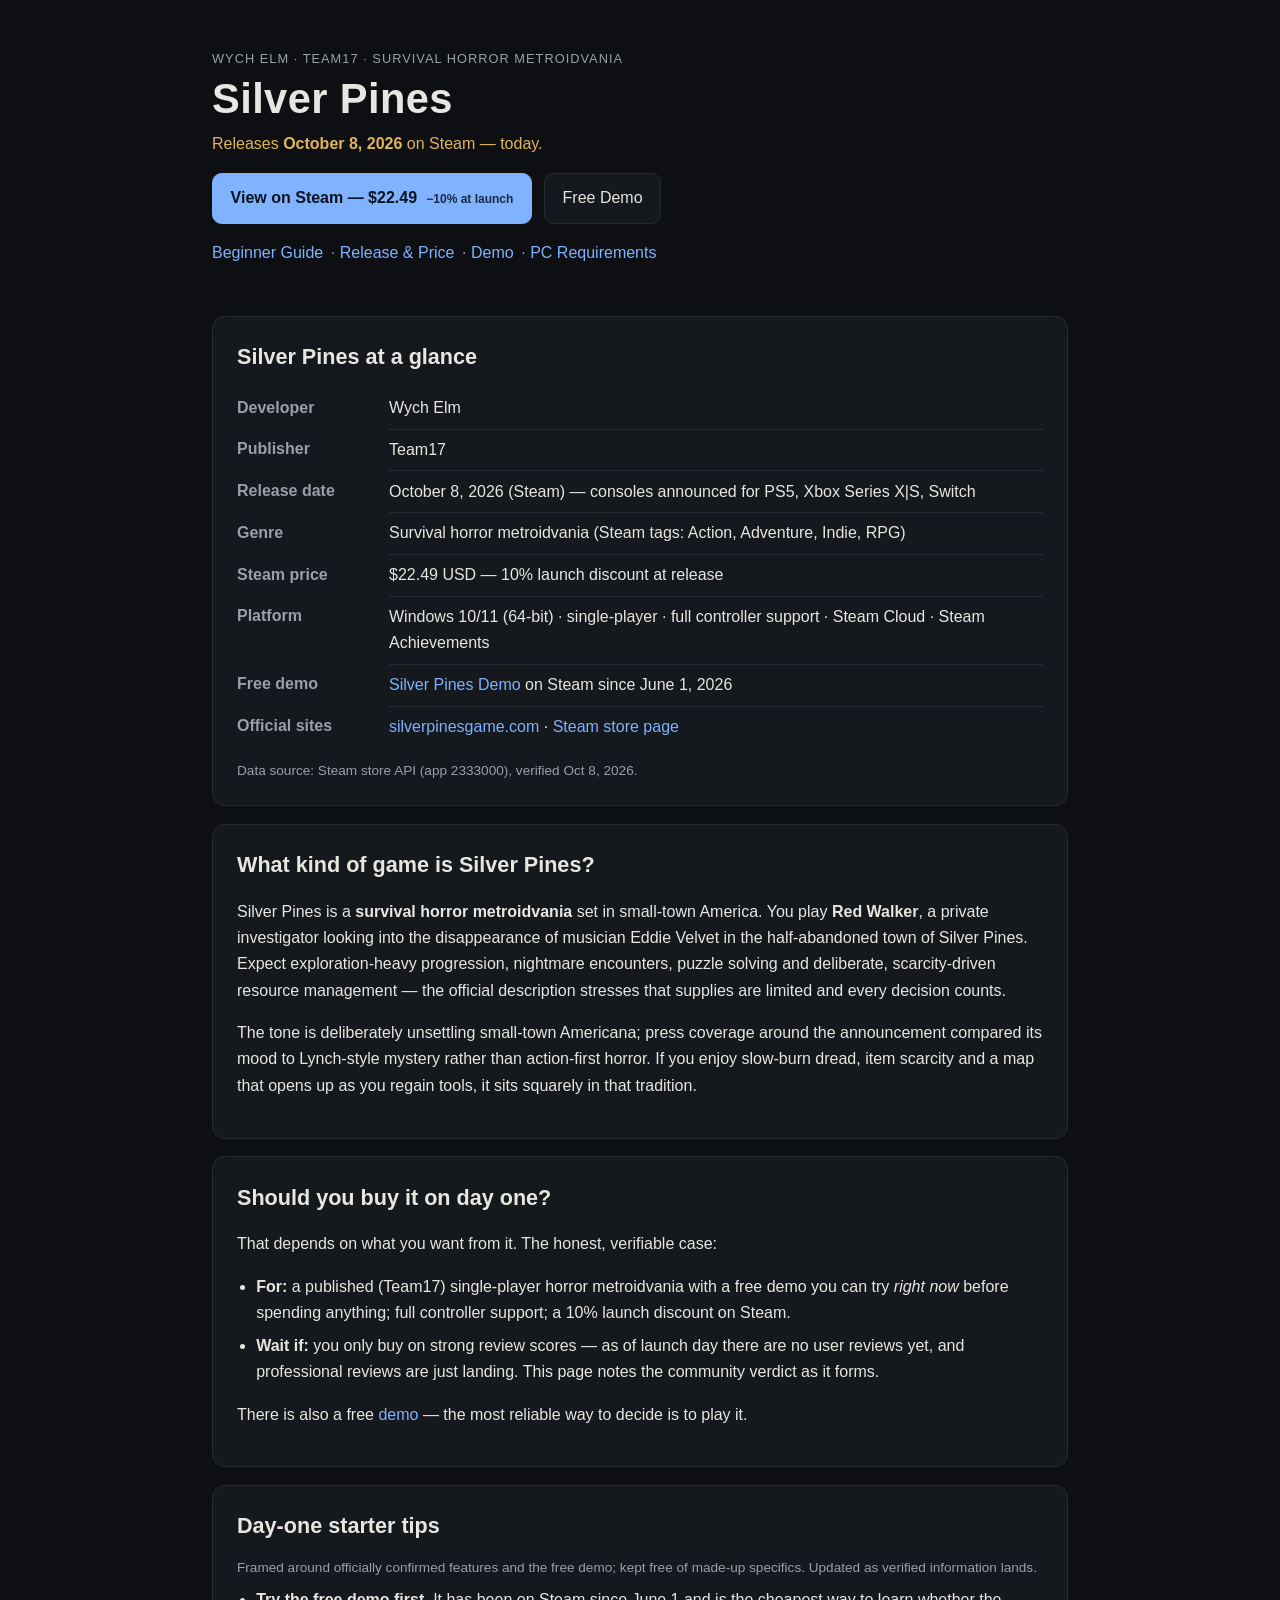
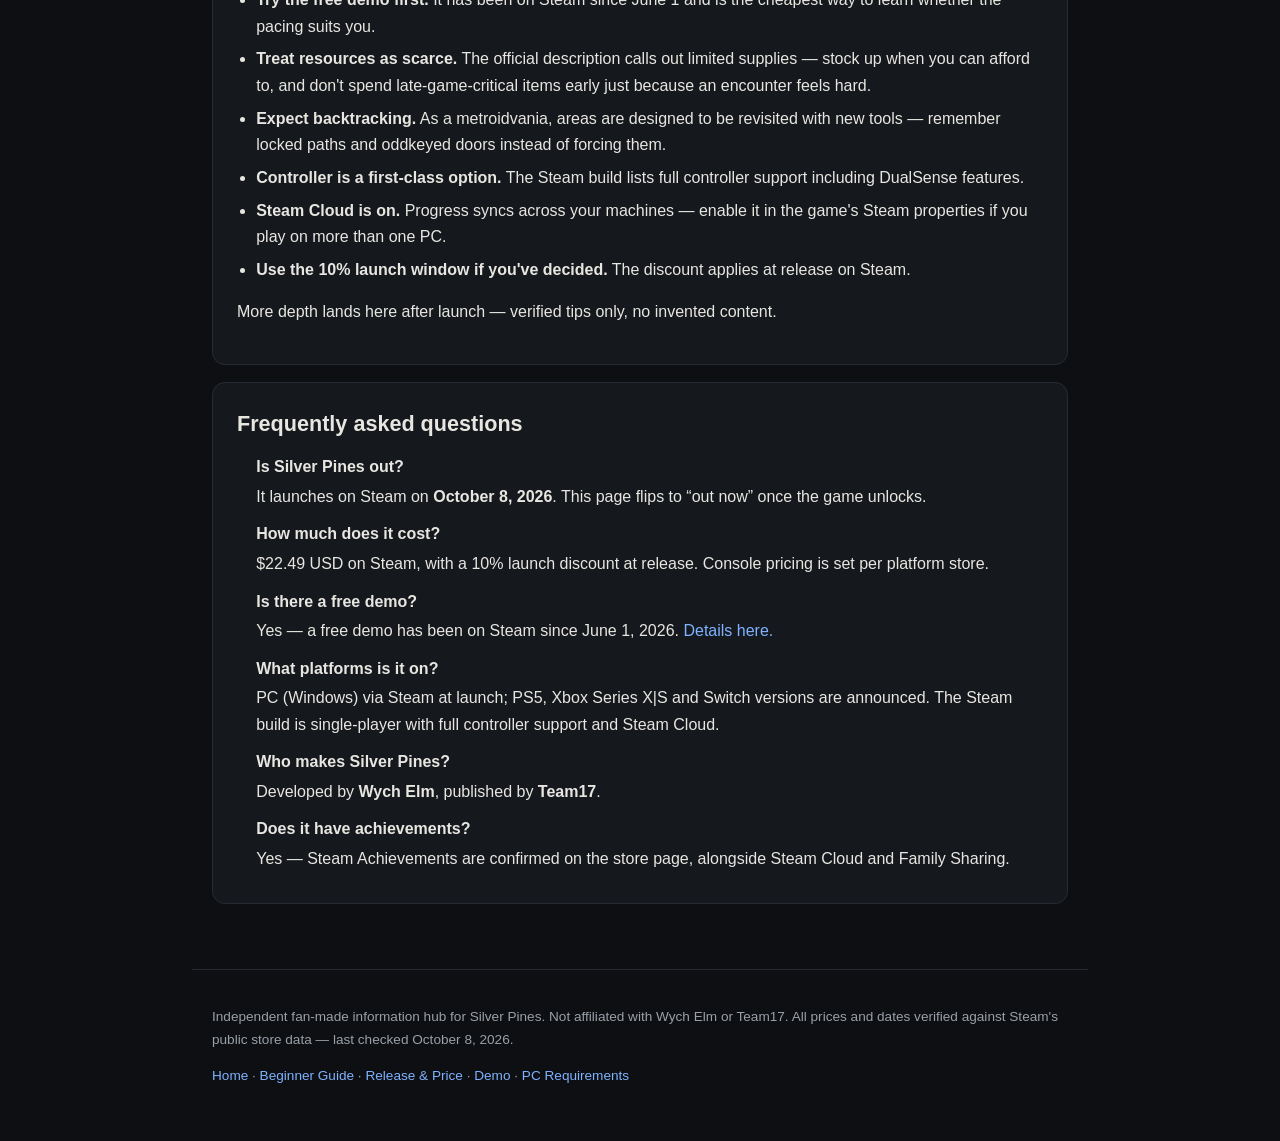
==== index.html @ 0b42e7b7 "Silver Pines info hub: launch-day facts, FAQ, beginner guide, requirements" ====
<!DOCTYPE html>
<html lang="en">
<head>
<meta charset="utf-8">
<meta name="viewport" content="width=device-width, initial-scale=1">
<title>Silver Pines — Survival Horror Metroidvania, Out October 8 on Steam</title>
<meta name="description" content="Silver Pines by Wych Elm & Team17 releases October 8, 2026 on Steam ($22.49, −10% launch discount). Survival horror metroidvania in small-town America. Release info, demo, price, beginner guide & FAQ.">
<link rel="canonical" href="https://silver-pines.xyz/">
<link rel="stylesheet" href="style.css">
<meta property="og:type" content="website">
<meta property="og:title" content="Silver Pines — Out October 8 on Steam">
<meta property="og:description" content="Survival horror metroidvania by Wych Elm & Team17. $22.49 with 10% launch discount. Free demo available. Facts, FAQ and beginner guide.">
<meta property="og:url" content="https://silver-pines.xyz/">
<script type="application/ld+json">
{
  "@context": "https://schema.org",
  "@type": "VideoGame",
  "name": "Silver Pines",
  "description": "Silver Pines is a survival horror metroidvania set in small town America. Play as private investigator Red Walker searching for a missing musician while managing scarce resources.",
  "genre": ["Survival Horror", "Metroidvania", "Adventure", "Indie"],
  "gamePlatform": ["PC", "PlayStation 5", "Xbox Series X|S", "Nintendo Switch"],
  "applicationCategory": "Game",
  "operatingSystem": "Windows 10/11",
  "author": {"@type": "Organization", "name": "Wych Elm"},
  "publisher": {"@type": "Organization", "name": "Team17"},
  "datePublished": "2026-10-08",
  "image": "https://shared.fastly.steamstatic.com/store_item_assets/steam/apps/2333000/header.jpg",
  "offers": {
    "@type": "Offer",
    "price": "22.49",
    "priceCurrency": "USD",
    "availability": "https://schema.org/PreOrder",
    "url": "https://store.steampowered.com/app/2333000/Silver_Pines/"
  },
  "url": "https://silver-pines.xyz/"
}
</script>
<script type="application/ld+json">
{
  "@context": "https://schema.org",
  "@type": "FAQPage",
  "mainEntity": [
    {"@type": "Question", "name": "Is Silver Pines out?", "acceptedAnswer": {"@type": "Answer", "text": "Silver Pines launches on Steam on October 8, 2026. The page you are reading updates to 'out now' once the game unlocks."}},
    {"@type": "Question", "name": "How much does Silver Pines cost?", "acceptedAnswer": {"@type": "Answer", "text": "The Steam base price is $22.49 USD, with a 10% launch discount available at release ($20.24). Console prices are set per platform store."}},
    {"@type": "Question", "name": "Is there a free demo?", "acceptedAnswer": {"@type": "Answer", "text": "Yes. A free Silver Pines Demo has been available on Steam since June 1, 2026."}},
    {"@type": "Question", "name": "What platforms is Silver Pines on?", "acceptedAnswer": {"@type": "Answer", "text": "PC (Windows 10/11) via Steam at launch, with PlayStation 5, Xbox Series X|S and Nintendo Switch versions announced. The Steam build is single-player with full controller support and Steam Cloud."}},
    {"@type": "Question", "name": "Who makes Silver Pines?", "acceptedAnswer": {"@type": "Answer", "text": "Silver Pines is developed by Wych Elm and published by Team17."}},
    {"@type": "Question", "name": "What kind of game is it?", "acceptedAnswer": {"@type": "Answer", "text": "A survival horror metroidvania set in small-town America. You play private investigator Red Walker, searching for a missing musician while fighting nightmarish terrors, solving puzzles and managing scarce resources."}}
  ]
}
</script>
</head>
<body>
<header class="hero">
  <p class="kicker">Wych Elm &middot; Team17 &middot; Survival Horror Metroidvania</p>
  <h1>Silver Pines</h1>
  <p class="status" id="status">Releases <strong>October 8, 2026</strong> on Steam &mdash; today.</p>
  <div class="cta">
    <a class="btn primary" href="https://store.steampowered.com/app/2333000/Silver_Pines/" rel="nofollow noopener" target="_blank">View on Steam — $22.49 <span class="tag">−10% at launch</span></a>
    <a class="btn" href="https://store.steampowered.com/app/4540100/Silver_Pines_Demo/" rel="nofollow noopener" target="_blank">Free Demo</a>
  </div>
  <nav aria-label="Sections">
    <a href="/beginners-guide">Beginner Guide</a> ·
    <a href="/release-date">Release &amp; Price</a> ·
    <a href="/demo">Demo</a> ·
    <a href="/system-requirements">PC Requirements</a>
  </nav>
</header>

<main>
<section class="card" id="facts">
  <h2>Silver Pines at a glance</h2>
  <table class="facts">
    <tr><th>Developer</th><td>Wych Elm</td></tr>
    <tr><th>Publisher</th><td>Team17</td></tr>
    <tr><th>Release date</th><td>October 8, 2026 (Steam) — consoles announced for PS5, Xbox Series X|S, Switch</td></tr>
    <tr><th>Genre</th><td>Survival horror metroidvania (Steam tags: Action, Adventure, Indie, RPG)</td></tr>
    <tr><th>Steam price</th><td>$22.49 USD — 10% launch discount at release</td></tr>
    <tr><th>Platform</th><td>Windows 10/11 (64-bit) · single-player · full controller support · Steam Cloud · Steam Achievements</td></tr>
    <tr><th>Free demo</th><td><a href="/demo">Silver Pines Demo</a> on Steam since June 1, 2026</td></tr>
    <tr><th>Official sites</th><td><a href="https://www.silverpinesgame.com/" rel="noopener" target="_blank">silverpinesgame.com</a> · <a href="https://store.steampowered.com/app/2333000/Silver_Pines/" rel="nofollow noopener" target="_blank">Steam store page</a></td></tr>
  </table>
  <p class="src">Data source: Steam store API (app 2333000), verified Oct 8, 2026.</p>
</section>

<section class="card" id="about">
  <h2>What kind of game is Silver Pines?</h2>
  <p>Silver Pines is a <strong>survival horror metroidvania</strong> set in small-town America. You play <strong>Red Walker</strong>, a private investigator looking into the disappearance of musician Eddie Velvet in the half-abandoned town of Silver Pines. Expect exploration-heavy progression, nightmare encounters, puzzle solving and deliberate, scarcity-driven resource management — the official description stresses that supplies are limited and every decision counts.</p>
  <p>The tone is deliberately unsettling small-town Americana; press coverage around the announcement compared its mood to Lynch-style mystery rather than action-first horror. If you enjoy slow-burn dread, item scarcity and a map that opens up as you regain tools, it sits squarely in that tradition.</p>
</section>

<section class="card" id="buy">
  <h2>Should you buy it on day one?</h2>
  <p>That depends on what you want from it. The honest, verifiable case:</p>
  <ul>
    <li><strong>For:</strong> a published (Team17) single-player horror metroidvania with a free demo you can try <em>right now</em> before spending anything; full controller support; a 10% launch discount on Steam.</li>
    <li><strong>Wait if:</strong> you only buy on strong review scores — as of launch day there are no user reviews yet, and professional reviews are just landing. This page notes the community verdict as it forms.</li>
  </ul>
  <p>There is also a free <a href="/demo">demo</a> — the most reliable way to decide is to play it.</p>
</section>

<section class="card" id="tips">
  <h2>Day-one starter tips</h2>
  <p class="src">Framed around officially confirmed features and the free demo; kept free of made-up specifics. Updated as verified information lands.</p>
  <ul>
    <li><strong>Try the free demo first.</strong> It has been on Steam since June 1 and is the cheapest way to learn whether the pacing suits you.</li>
    <li><strong>Treat resources as scarce.</strong> The official description calls out limited supplies — stock up when you can afford to, and don't spend late-game-critical items early just because an encounter feels hard.</li>
    <li><strong>Expect backtracking.</strong> As a metroidvania, areas are designed to be revisited with new tools — remember locked paths and oddkeyed doors instead of forcing them.</li>
    <li><strong>Controller is a first-class option.</strong> The Steam build lists full controller support including DualSense features.</li>
    <li><strong>Steam Cloud is on.</strong> Progress syncs across your machines — enable it in the game's Steam properties if you play on more than one PC.</li>
    <li><strong>Use the 10% launch window if you've decided.</strong> The discount applies at release on Steam.</li>
  </ul>
  <p>More depth lands here after launch — verified tips only, no invented content.</p>
</section>

<section class="card" id="faq">
  <h2>Frequently asked questions</h2>
  <dl>
    <dt>Is Silver Pines out?</dt>
    <dd>It launches on Steam on <strong>October 8, 2026</strong>. This page flips to “out now” once the game unlocks.</dd>
    <dt>How much does it cost?</dt>
    <dd>$22.49 USD on Steam, with a 10% launch discount at release. Console pricing is set per platform store.</dd>
    <dt>Is there a free demo?</dt>
    <dd>Yes — a free demo has been on Steam since June 1, 2026. <a href="/demo">Details here.</a></dd>
    <dt>What platforms is it on?</dt>
    <dd>PC (Windows) via Steam at launch; PS5, Xbox Series X|S and Switch versions are announced. The Steam build is single-player with full controller support and Steam Cloud.</dd>
    <dt>Who makes Silver Pines?</dt>
    <dd>Developed by <strong>Wych Elm</strong>, published by <strong>Team17</strong>.</dd>
    <dt>Does it have achievements?</dt>
    <dd>Yes — Steam Achievements are confirmed on the store page, alongside Steam Cloud and Family Sharing.</dd>
  </dl>
</section>
</main>

<footer>
  <p>Independent fan-made information hub for Silver Pines. Not affiliated with Wych Elm or Team17. All prices and dates verified against Steam's public store data — last checked <time datetime="2026-10-08">October 8, 2026</time>.</p>
  <p><a href="/">Home</a> · <a href="/beginners-guide">Beginner Guide</a> · <a href="/release-date">Release &amp; Price</a> · <a href="/demo">Demo</a> · <a href="/system-requirements">PC Requirements</a></p>
</footer>
</body>
</html>
---- style.css ----
:root{
  --bg:#0d0f12; --card:#15181d; --ink:#e8e6e1; --mut:#9aa0a8; --line:#262b33;
  --acc:#7fb2ff; --ok:#79c98b; --warn:#e0b45b;
}
*{box-sizing:border-box}
body{margin:0;background:var(--bg);color:var(--ink);font:16px/1.65 -apple-system,BlinkMacSystemFont,"Segoe UI",Roboto,"Helvetica Neue",Arial,"Noto Sans",sans-serif}
a{color:var(--acc);text-decoration:none}
a:hover{text-decoration:underline}
.hero{padding:3rem 1.25rem 2rem;max-width:56rem;margin:0 auto;text-align:left}
.kicker{color:var(--mut);text-transform:uppercase;letter-spacing:.08em;font-size:.8rem;margin:0 0 .4rem}
h1{font-size:2.6rem;line-height:1.1;margin:0 0 .6rem;letter-spacing:.01em}
.status{color:var(--warn);margin:0 0 1rem}
.cta{display:flex;gap:.75rem;flex-wrap:wrap;margin:0 0 1rem}
.btn{display:inline-block;padding:.7rem 1.1rem;border:1px solid var(--line);border-radius:.6rem;background:var(--card);color:var(--ink)}
.btn.primary{background:var(--acc);border-color:var(--acc);color:#0b1220;font-weight:600}
.btn .tag{font-size:.75rem;opacity:.85;margin-left:.3rem}
.hero nav{color:var(--mut)}
.hero nav a{margin-right:.2rem}
main{max-width:56rem;margin:0 auto;padding:0 1.25rem 2rem}
.card{background:var(--card);border:1px solid var(--line);border-radius:.8rem;padding:1.4rem 1.5rem;margin:1.1rem 0}
h2{font-size:1.35rem;margin:0 0 .8rem}
table.facts{width:100%;border-collapse:collapse}
table.facts th{width:9.5rem;text-align:left;color:var(--mut);font-weight:600;padding:.45rem .6rem .45rem 0;vertical-align:top;white-space:nowrap}
table.facts td{padding:.45rem 0;vertical-align:top;border-bottom:1px solid var(--line)}
table.facts tr:last-child td{border-bottom:none}
ul,dl{margin:.5rem 0;padding-left:1.2rem}
li{margin:.4rem 0}
dt{font-weight:600;margin-top:.7rem}
dd{margin:.2rem 0 0;color:var(--ink)}
.src{color:var(--mut);font-size:.85rem;margin:.8rem 0 0}
footer{border-top:1px solid var(--line);color:var(--mut);font-size:.85rem;padding:1.4rem 1.25rem 2.5rem;max-width:56rem;margin:1rem auto 0}
@media (max-width:640px){h1{font-size:2rem}.hero{padding-top:2rem}}
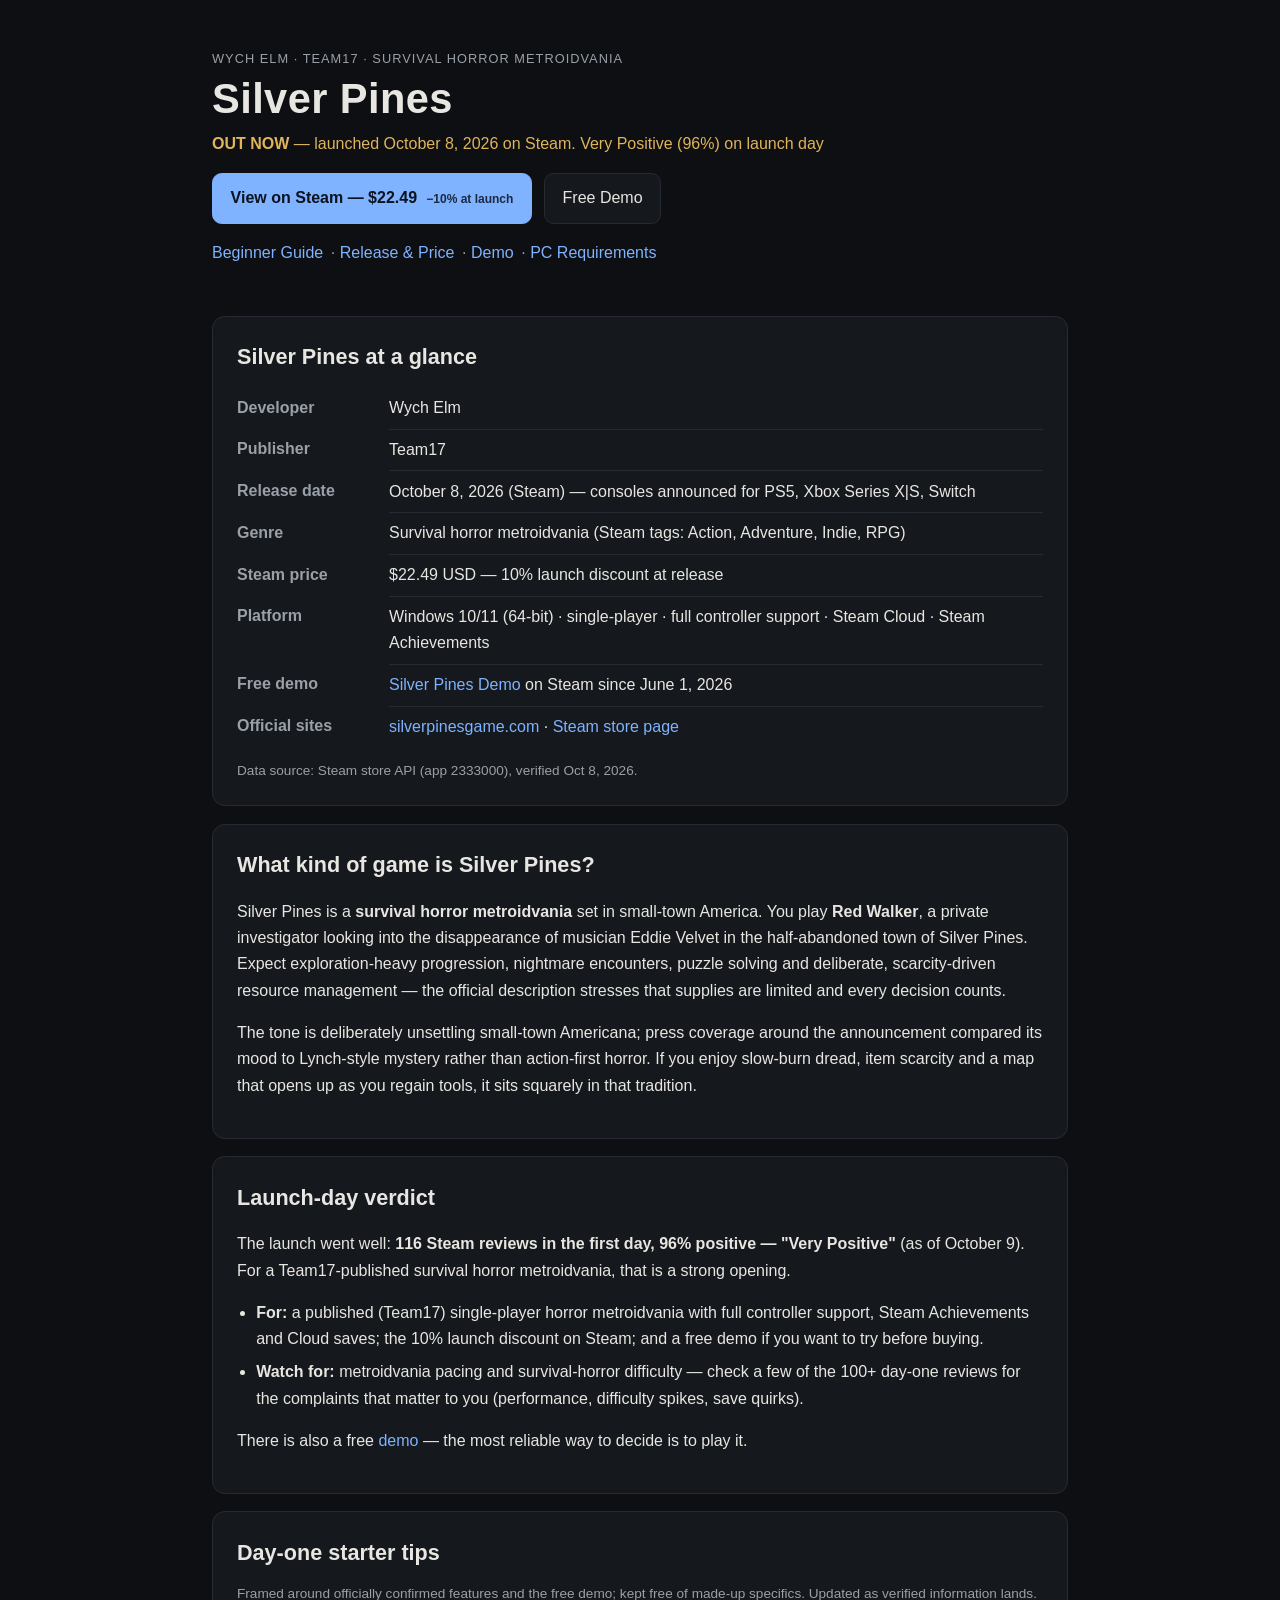
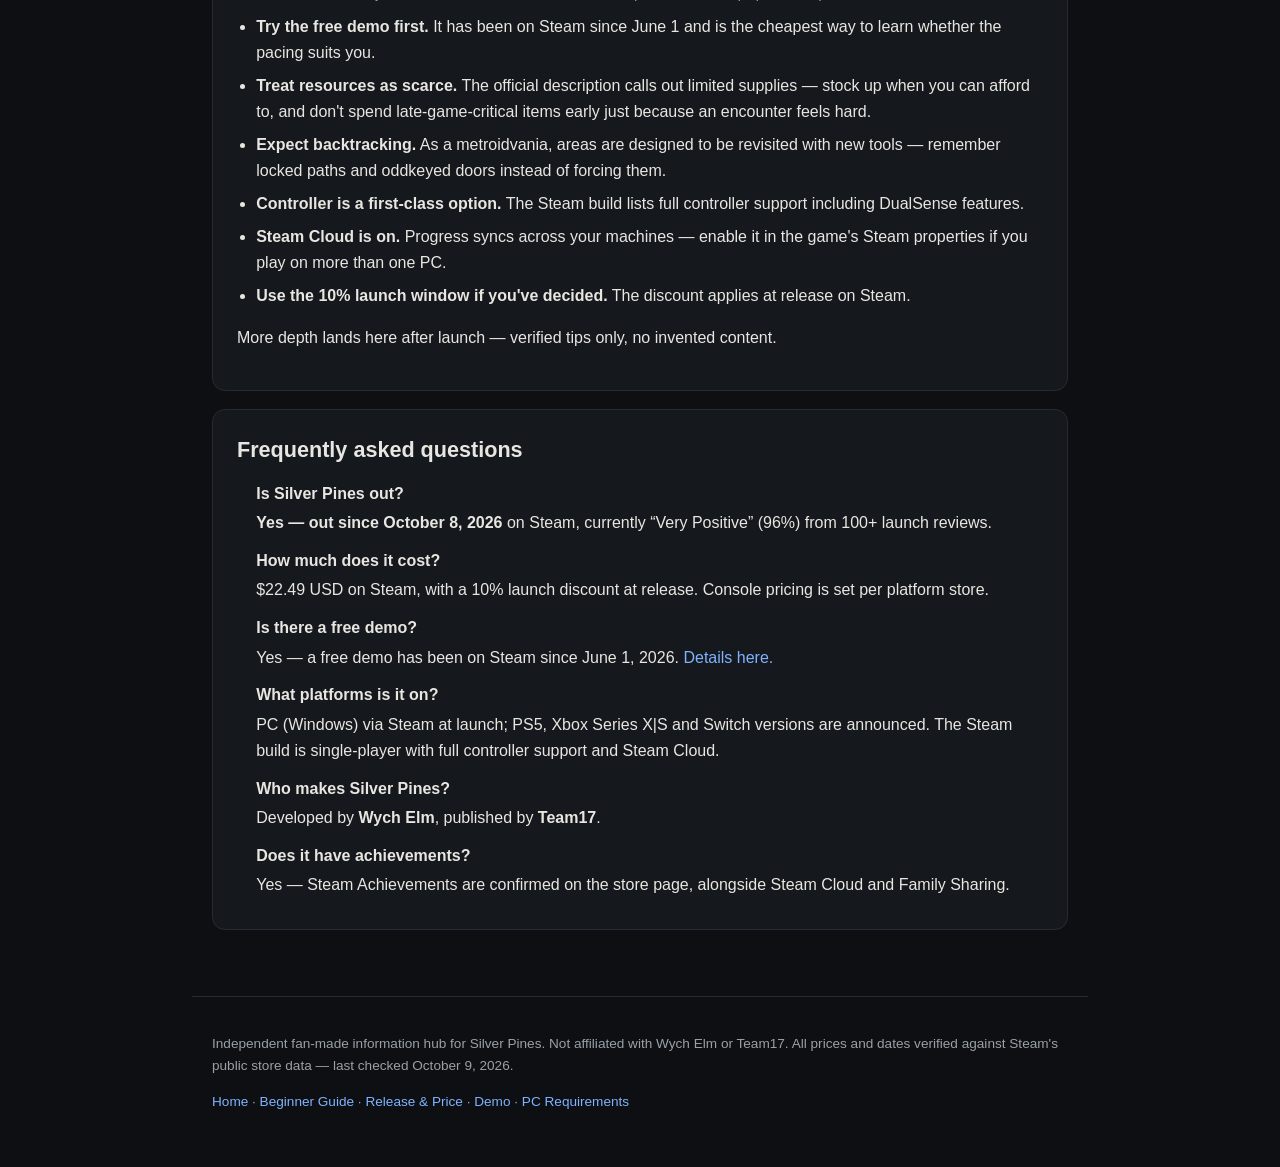
==== commit 79d9333e: "launch-day refresh: OUT NOW status, 96% review verdict, IndexNow key; sitemap lastmod 10-09" ====
--- a/index.html
+++ b/index.html
@@ -3,7 +3,7 @@
 <head>
 <meta charset="utf-8">
 <meta name="viewport" content="width=device-width, initial-scale=1">
-<title>Silver Pines — Survival Horror Metroidvania, Out October 8 on Steam</title>
+<title>Silver Pines — Out Now on Steam | Survival Horror Metroidvania Guide &amp; FAQ</title>
 <meta name="description" content="Silver Pines by Wych Elm & Team17 releases October 8, 2026 on Steam ($22.49, −10% launch discount). Survival horror metroidvania in small-town America. Release info, demo, price, beginner guide & FAQ.">
 <link rel="canonical" href="https://silver-pines.xyz/">
 <link rel="stylesheet" href="style.css">
@@ -54,7 +54,7 @@
 <header class="hero">
   <p class="kicker">Wych Elm &middot; Team17 &middot; Survival Horror Metroidvania</p>
   <h1>Silver Pines</h1>
-  <p class="status" id="status">Releases <strong>October 8, 2026</strong> on Steam &mdash; today.</p>
+  <p class="status" id="status"><strong>OUT NOW</strong> — launched October 8, 2026 on Steam. <span class="tag">Very Positive (96%) on launch day</span></p>
   <div class="cta">
     <a class="btn primary" href="https://store.steampowered.com/app/2333000/Silver_Pines/" rel="nofollow noopener" target="_blank">View on Steam — $22.49 <span class="tag">−10% at launch</span></a>
     <a class="btn" href="https://store.steampowered.com/app/4540100/Silver_Pines_Demo/" rel="nofollow noopener" target="_blank">Free Demo</a>
@@ -90,11 +90,11 @@
 </section>
 
 <section class="card" id="buy">
-  <h2>Should you buy it on day one?</h2>
-  <p>That depends on what you want from it. The honest, verifiable case:</p>
+  <h2>Launch-day verdict</h2>
+  <p>The launch went well: <strong>116 Steam reviews in the first day, 96% positive — "Very Positive"</strong> (as of October 9). For a Team17-published survival horror metroidvania, that is a strong opening.</p>
   <ul>
-    <li><strong>For:</strong> a published (Team17) single-player horror metroidvania with a free demo you can try <em>right now</em> before spending anything; full controller support; a 10% launch discount on Steam.</li>
-    <li><strong>Wait if:</strong> you only buy on strong review scores — as of launch day there are no user reviews yet, and professional reviews are just landing. This page notes the community verdict as it forms.</li>
+    <li><strong>For:</strong> a published (Team17) single-player horror metroidvania with full controller support, Steam Achievements and Cloud saves; the 10% launch discount on Steam; and a free demo if you want to try before buying.</li>
+    <li><strong>Watch for:</strong> metroidvania pacing and survival-horror difficulty — check a few of the 100+ day-one reviews for the complaints that matter to you (performance, difficulty spikes, save quirks).</li>
   </ul>
   <p>There is also a free <a href="/demo">demo</a> — the most reliable way to decide is to play it.</p>
 </section>
@@ -117,7 +117,7 @@
   <h2>Frequently asked questions</h2>
   <dl>
     <dt>Is Silver Pines out?</dt>
-    <dd>It launches on Steam on <strong>October 8, 2026</strong>. This page flips to “out now” once the game unlocks.</dd>
+    <dd><strong>Yes — out since October 8, 2026</strong> on Steam, currently “Very Positive” (96%) from 100+ launch reviews.</dd>
     <dt>How much does it cost?</dt>
     <dd>$22.49 USD on Steam, with a 10% launch discount at release. Console pricing is set per platform store.</dd>
     <dt>Is there a free demo?</dt>
@@ -133,7 +133,7 @@
 </main>
 
 <footer>
-  <p>Independent fan-made information hub for Silver Pines. Not affiliated with Wych Elm or Team17. All prices and dates verified against Steam's public store data — last checked <time datetime="2026-10-08">October 8, 2026</time>.</p>
+  <p>Independent fan-made information hub for Silver Pines. Not affiliated with Wych Elm or Team17. All prices and dates verified against Steam's public store data — last checked <time datetime="2026-10-09">October 9, 2026</time>.</p>
   <p><a href="/">Home</a> · <a href="/beginners-guide">Beginner Guide</a> · <a href="/release-date">Release &amp; Price</a> · <a href="/demo">Demo</a> · <a href="/system-requirements">PC Requirements</a></p>
 </footer>
 </body>
